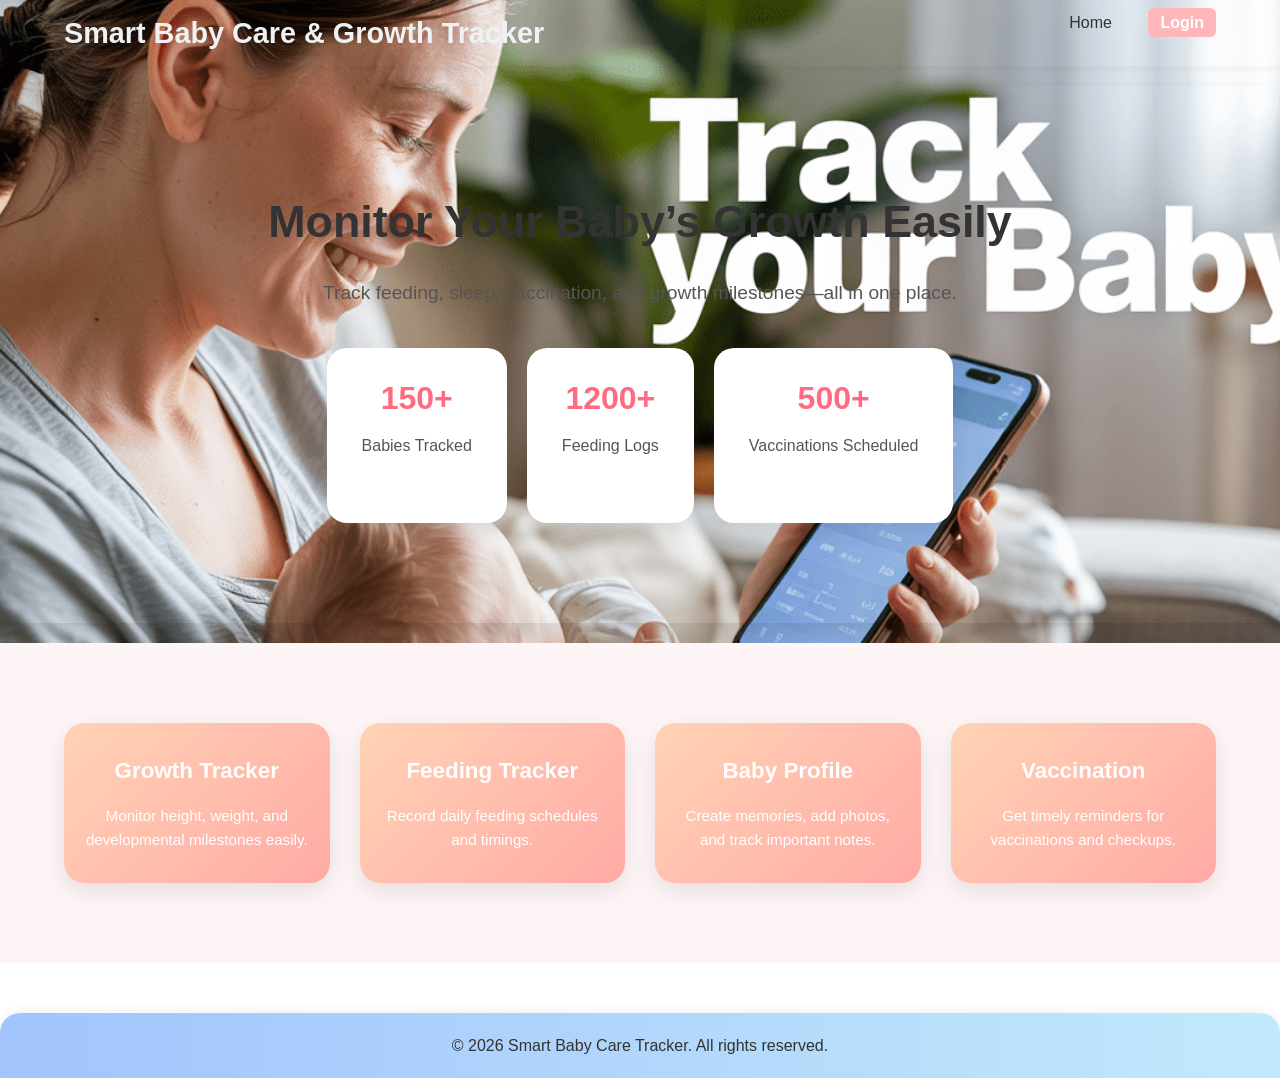
==== index.html @ 766ed3c2 "First commit" ====
<!DOCTYPE html>
<html lang="en">
<head>
<meta charset="UTF-8">
<meta name="viewport" content="width=device-width, initial-scale=1.0">
<title>Smart Baby Care Tracker</title>

<link rel="stylesheet" href="css/index.css">
</head>

<body>

<header>
    <div class="container">
        <h2>Smart Baby Care & Growth Tracker</h2>
        <nav>
            <a href="index.html">Home</a>
            <a href="login.html" class="btn-login">Login</a>
        </nav>
    </div>
</header>

<section class="hero">
    <div class="container hero-content">
        <h1>Monitor Your Baby’s Growth Easily</h1>
        <p>Track feeding, sleep, vaccination, and growth milestones—all in one place.</p>
        <div class="stats">
            <div class="stat-card">
                <h2>150+</h2>
                <p>Babies Tracked</p>
            </div>
            <div class="stat-card">
                <h2>1200+</h2>
                <p>Feeding Logs</p>
            </div>
            <div class="stat-card">
                <h2>500+</h2>
                <p>Vaccinations Scheduled</p>
            </div>
        </div>
    </div>
</section>

<section class="features">
    <div class="container feature-grid">
        <div class="card">
            <h3>Growth Tracker</h3>
            <p>Monitor height, weight, and developmental milestones easily.</p>
        </div>
        <div class="card">
            <h3>Feeding Tracker</h3>
            <p>Record daily feeding schedules and timings.</p>
        </div>
        <div class="card">
            <h3>Baby Profile</h3>
            <p>Create memories, add photos, and track important notes.</p>
        </div>
        <div class="card">
            <h3>Vaccination</h3>
            <p>Get timely reminders for vaccinations and checkups.</p>
        </div>
    </div>
</section>

<footer>
    <div class="container">
        <p>© 2026 Smart Baby Care Tracker. All rights reserved.</p>
    </div>
</footer>

</body>
</html>
---- css/index.css ----
/* Reset */
* {
    margin:0; 
    padding:0;
     box-sizing:border-box;
    }
body {
    font-family: 'Roboto', sans-serif; 
    line-height:1.6; 
    color:#3a3d3a; 
   background :url('../uploads/img1.png') no-repeat center center fixed;
    background-size: cover;
    min-height: 100vh; 
}


/* Container */
.container {
    width:90%; 
    max-width:1200px;
     margin:auto;}

/* Header */
header {
  
    color:#eef2f4;
    padding:10px 0;
    box-shadow:0 3px 10px rgba(0,0,0,0.05);
}
header h2 {
    display:inline-block; 
    font-weight:700; 
    font-size:1.8rem;
}
header nav {
    float:right;
}
header nav a {
    color:#333;
    margin-left:20px;
    text-decoration:none;
    font-weight:500;
    padding:6px 12px;
    border-radius:6px;
    transition: all 0.3s ease;
}
header nav a:hover {
    background:#ffd9d9; 
    color:#ff4d6d;
}
.btn-login {
    background:#ffb6b9; 
    color:#fff; 
    font-weight:600;}

/* Hero Section */
.hero {
  
    color:#f9f3f3;
    text-align:center;
    padding:100px 20px;
    border-radius:20px;
    margin:20px 0;
    box-shadow: 0 10px 25px rgba(0,0,0,0.1);
}
.hero h1 {
    font-size:2.8rem; 
    margin-bottom:20px; 
    color:#333;
}
.hero p {
    font-size:1.2rem; 
    margin-bottom:40px; 
    color:#555;}

/* Stats Cards */
.stats {
    display:flex;
    justify-content:center;
    gap:20px;
    flex-wrap:wrap;
}
.stat-card {
    background: #fff;
    padding:25px 35px;
    border-radius:20px;
    text-align:center;
    min-width:120px;
    transition: transform 0.3s, box-shadow 0.3s;
    box-shadow: 0 8px 20px rgba(0,0,0,0.08);
}
.stat-card h2 {
    font-size:2rem; 
    color:#ff6b81; 
    margin-bottom:8px;
}
.stat-card p {
    font-size:1rem; 
    color:#555;
}
.stat-card:hover {
    transform:translateY(-8px);
     box-shadow:0 15px 30px rgba(0,0,0,0.15);
    }

/* Features Section */
.features {
    padding:80px 0; 
    background:#fef6f6;
}
.feature-grid {
    display:grid;
    grid-template-columns:repeat(auto-fit,minmax(250px,1fr));
    gap:30px;
}
.card {
    background: linear-gradient(135deg, #ffd3b6, #ffaaa5);
    padding:30px 20px;
    border-radius:20px;
    text-align:center;
    transition: transform 0.3s, box-shadow 0.3s;
    color:#fff;
    box-shadow:0 8px 25px rgba(0,0,0,0.1);
}
.card h3 {
    margin-bottom:15px; 
    font-size:1.4rem;
}
.card p {
    font-size:0.95rem;
}
.card:hover {
    transform:translateY(-10px); 
    box-shadow:0 15px 30px rgba(0,0,0,0.2);
}

/* Footer */
footer {
    background: linear-gradient(90deg, #a1c4fd, #c2e9fb);
    color:#333;
    text-align:center;
    padding:20px 0;
    margin-top:50px;
    border-top-left-radius:20px;
    border-top-right-radius:20px;
    box-shadow:0 -3px 10px rgba(0,0,0,0.05);
}

/* Responsive */
@media(max-width:768px){
    header nav {float:none; text-align:center; margin-top:10px;}
    .hero h1 {font-size:2rem;}
    .hero p {font-size:1rem;}
    .stats {flex-direction:column; gap:15px;}
}
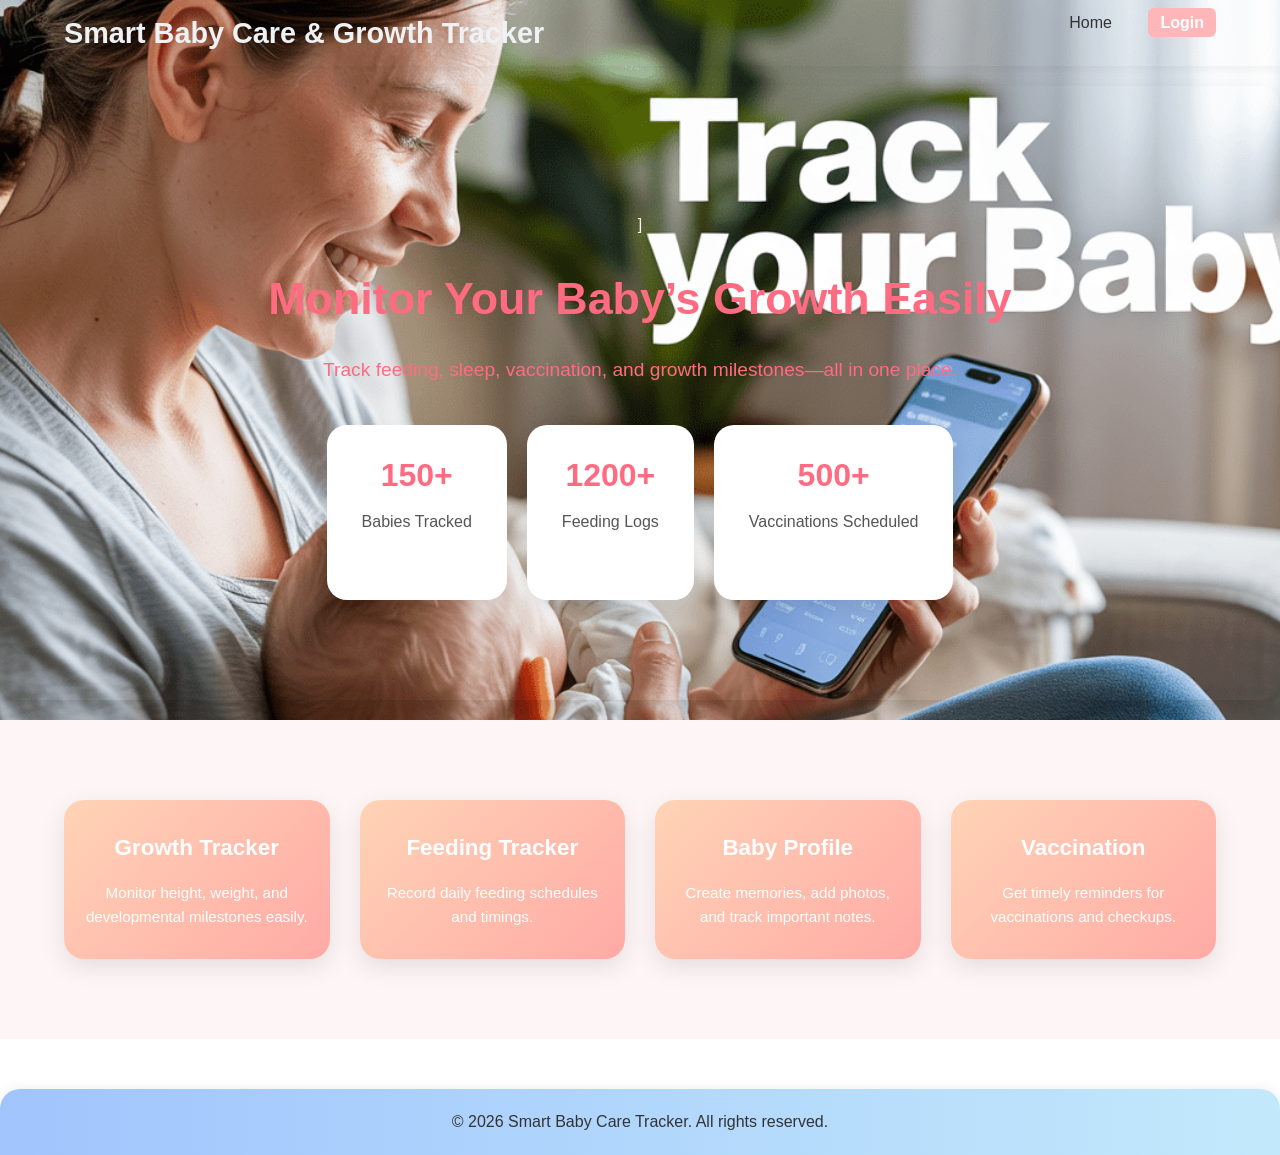
==== commit f07f5550: "update" ====
--- a/index.html
+++ b/index.html
@@ -22,8 +22,13 @@
 
 <section class="hero">
     <div class="container hero-content">
+        <br>]
+        <br>
+        <br>
         <h1>Monitor Your Baby’s Growth Easily</h1>
+        
         <p>Track feeding, sleep, vaccination, and growth milestones—all in one place.</p>
+
         <div class="stats">
             <div class="stat-card">
                 <h2>150+</h2>
--- a/css/index.css
+++ b/css/index.css
@@ -66,12 +66,13 @@
 .hero h1 {
     font-size:2.8rem; 
     margin-bottom:20px; 
-    color:#333;
+   color:#ff6b81; 
 }
 .hero p {
     font-size:1.2rem; 
     margin-bottom:40px; 
-    color:#555;}
+    color:#ff6b81; 
+}
 
 /* Stats Cards */
 .stats {
